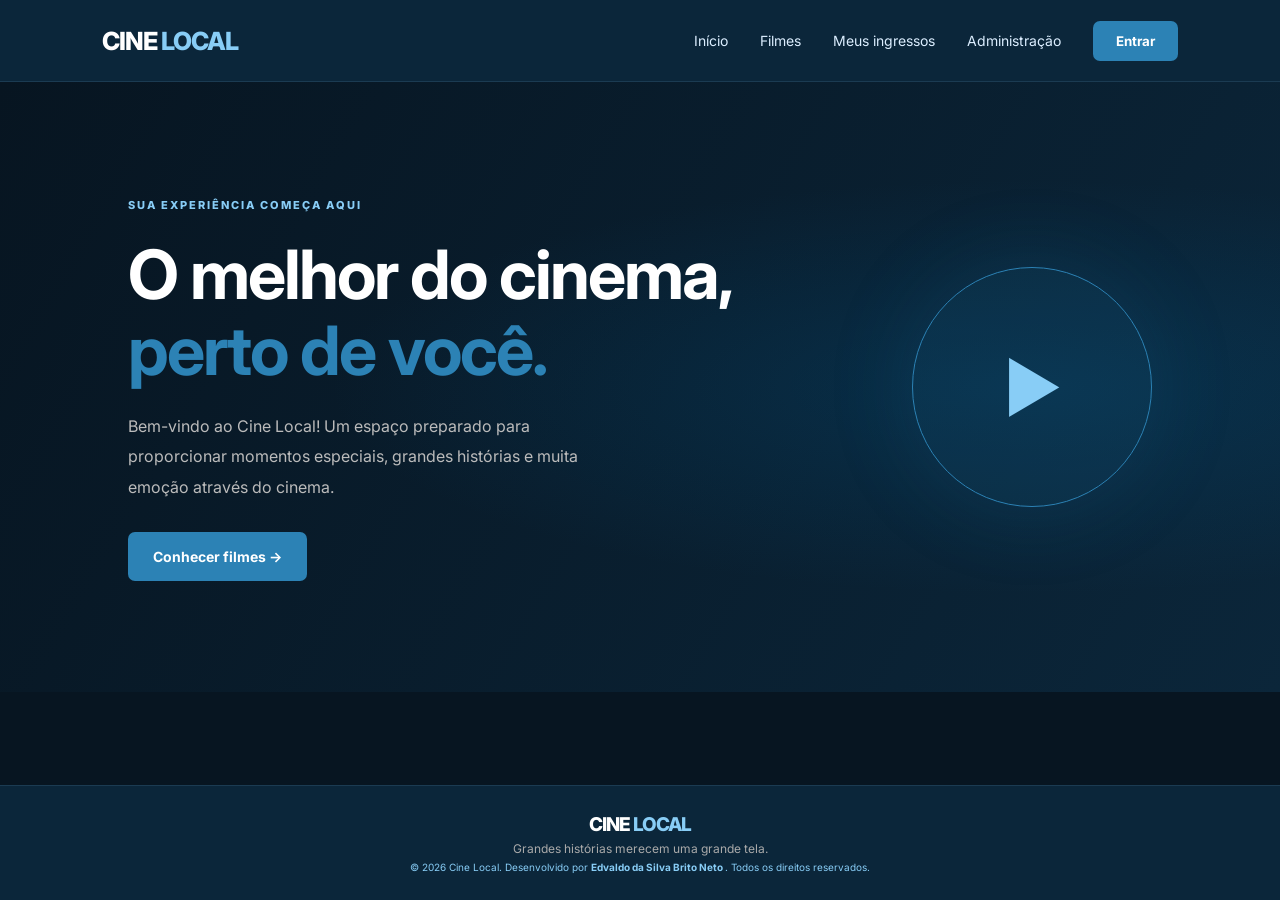
==== index.html @ 4725992c "Primeito commit" ====
<!DOCTYPE html>
<html lang="pt-BR">
 <head>
  <meta charset="utf-8"/>
  <meta content="width=device-width, initial-scale=1.0" name="viewport"/>
  <title>
   Cine Local | Cinema
  </title>
  <link href="style.css" rel="stylesheet"/>
  <link href="https://fonts.googleapis.com" rel="preconnect"/>
  <link crossorigin="" href="https://fonts.gstatic.com" rel="preconnect"/>
  <link href="https://fonts.googleapis.com/css2?family=Inter:wght@400;500;600;700;800&amp;display=swap" rel="stylesheet"/>
 </head>
 <body>
  <header class="header">
   <a class="logo" href="#" onclick="inicio(); return false;">
    CINE
    <span>
     LOCAL
    </span>
   </a>
   <nav>
    <a href="#" onclick="inicio(); return false;">
     In&iacute;cio
    </a>
    <a href="#" onclick="mostrarFilmes(); return false;">
     Filmes
    </a>
    <a href="meus-ingressos.html">
     Meus ingressos
    </a>
    <a href="admin.html">
     Administra&ccedil;&atilde;o
    </a>
    <button class="btn-login" id="btn-conta" onclick="abrirConta()">
     Entrar
    </button>
   </nav>
  </header>
  <main>
   <!-- APRESENTAÇÃO -->
   <section class="hero" id="inicio">
    <div class="hero-content">
     <span class="tag">
      SUA EXPERI&Ecirc;NCIA COME&Ccedil;A AQUI
     </span>
     <h1>
      O melhor do cinema,
      <br/>
      <span>
       perto de voc&ecirc;.
      </span>
     </h1>
     <p>
      Bem-vindo ao Cine Local! Um espa&ccedil;o preparado para
          proporcionar momentos especiais, grandes hist&oacute;rias
          e muita emo&ccedil;&atilde;o atrav&eacute;s do cinema.
     </p>
     <button class="btn-primary" onclick="mostrarFilmes()">
      Conhecer filmes
      <span>
       &rarr;
      </span>
     </button>
    </div>
    <div class="hero-decoration">
     <span>
      ▶
     </span>
    </div>
   </section>
   <!-- CATÁLOGO DE FILMES -->
   <section class="filmes-section hidden" id="filmes">
    <div class="section-heading">
     <div>
      <span class="tag">
       PROGRAMA&Ccedil;&Atilde;O
      </span>
      <h2>
       Filmes em cartaz
      </h2>
      <p>
       Escolha seu pr&oacute;ximo filme favorito.
      </p>
     </div>
    </div>
    <div class="filmes-grid" id="lista-filmes">
    </div>
   </section>
   <!-- DETALHES DO FILME -->
   <section class="detalhes hidden" id="detalhes">
    <button class="btn-voltar" onclick="mostrarFilmes()">
     &larr; Voltar aos filmes
    </button>
    <div id="conteudo-detalhes">
    </div>
   </section>
   <!-- ESCOLHA DAS CADEIRAS -->
   <section class="assentos-section hidden" id="assentos">
    <button class="btn-voltar" onclick="voltarDetalhes()">
     &larr; Voltar ao filme
    </button>
    <div class="section-heading">
     <span class="tag">
      RESERVA DE INGRESSOS
     </span>
     <h2>
      Escolha suas cadeiras
     </h2>
     <p id="informacao-sessao">
     </p>
    </div>
    <div class="sala-container">
     <div class="tela-cinema">
      <span>
       TELA DO CINEMA
      </span>
     </div>
     <p class="orientacao">
      Escolha seus lugares abaixo
     </p>
     <div class="mapa-assentos" id="mapa-assentos">
     </div>
     <div class="legenda">
      <div>
       <span class="legenda-cor disponivel">
       </span>
       Dispon&iacute;vel
      </div>
      <div>
       <span class="legenda-cor selecionada">
       </span>
       Selecionada
      </div>
      <div>
       <span class="legenda-cor ocupada">
       </span>
       Ocupada
      </div>
     </div>
    </div>
    <div class="resumo-compra">
     <h3>
      Resumo da compra
     </h3>
     <div class="resumo-linha">
      <span>
       Filme:
      </span>
      <strong id="resumo-filme">
       -
      </strong>
     </div>
     <div class="resumo-linha">
      <span>
       Sess&atilde;o:
      </span>
      <strong id="resumo-horario">
       -
      </strong>
     </div>
     <div class="resumo-linha">
      <span>
       Cadeiras:
      </span>
      <strong id="resumo-cadeiras">
       Nenhuma selecionada
      </strong>
     </div>
     <div class="resumo-linha">
      <span>
       Quantidade:
      </span>
      <strong id="resumo-quantidade">
       0
      </strong>
     </div>
     <div class="resumo-total">
      <span>
       Valor total:
      </span>
      <strong id="resumo-total">
       R$ 0,00
      </strong>
     </div>
     <button class="btn-primary btn-continuar" disabled="" id="btn-continuar" onclick="continuarCompra()">
      Continuar para pagamento &rarr;
     </button>
    </div>
   </section>
  </main>
  <footer>
   <div class="logo">
    CINE
    <span>
     LOCAL
    </span>
   </div>
   <p>
    Grandes hist&oacute;rias merecem uma grande tela.
   </p>
   <small>
    &copy; 2026 Cine Local. Desenvolvido por
    <strong>
     Edvaldo da Silva Brito Neto
    </strong>
    .
      Todos os direitos reservados.
   </small>
  </footer>
  <script src="script.js">
  </script>
  <script>
   function abrirConta() {
      window.location.href = localStorage.getItem("cineLocalUsuarioLogado")
        ? "meus-ingressos.html"
        : "conta.html";
    }
    const usuarioMenu = JSON.parse(localStorage.getItem("cineLocalUsuarioLogado") || "null");
    const botaoConta = document.getElementById("btn-conta");
    if (usuarioMenu && botaoConta) botaoConta.textContent = "Minha conta";
  </script>
 </body>
</html>
---- style.css ----
:root  {
  --background: #071521;
  --surface: #10283A;
  --blue: #2C82B5;
  --white: #ffffff;
  --muted: #AFC7D8;
}
*  {
  margin: 0;
  padding: 0;
  box-sizing: border-box;
}
html  {
  scroll-behavior: smooth;
}
body  {
  background: var(--background);
  color: var(--white);
  font-family: 'Inter', sans-serif;
  padding-top: 82px;
  padding-bottom: 115px;
  min-height: 100vh;
}
button  {
  font-family: inherit;
  cursor: pointer;
}
.hidden  {
  display: none !important;
}
.header  {
  min-height: 82px;
  padding: 0 8%;
  display: flex;
  justify-content: space-between;
  align-items: center;
  background: #0B263A;
  border-bottom: 1px solid #1B3B52;
  position: fixed;
  top: 0;
  left: 0;
  width: 100%;
  z-index: 1000;
}
.logo  {
  font-size: 25px;
  font-weight: 800;
  letter-spacing: -1px;
  color: white;
  text-decoration: none;
}
.logo span  {
  color: var(--blue);
}
nav  {
  display: flex;
  align-items: center;
  gap: 32px;
}
nav a  {
  text-decoration: none;
  color: #DCEEFF;
  font-size: 14px;
  transition: .3s;
}
nav a:hover  {
  color: var(--blue);
}
.btn-login  {
  background: var(--blue);
  color: white;
  border: 0;
  padding: 12px 23px;
  border-radius: 7px;
  font-weight: 700;
  transition: .3s;
}
.btn-login:hover  {
  background: #015C91;
}
.hero  {
  min-height: 610px;
  padding: 100px 10%;
  display: flex;
  align-items: center;
  justify-content: space-between;
  background: radial-gradient(ellipse at 80% 50%, #063A5B 0%, transparent 45%), linear-gradient(120deg, #071521, #0A2030);
}
.hero-content  {
  max-width: 610px;
}
.tag  {
  color: var(--blue);
  font-size: 11px;
  font-weight: 800;
  letter-spacing: 2px;
}
.hero h1  {
  font-size: clamp(40px, 6vw, 68px);
  line-height: 1.12;
  margin: 23px 0;
  letter-spacing: -2px;
}
.hero h1 span, .checkout-intro h1 span, .success-card h1 span, .empty-checkout h1 span  {
  color: var(--blue);
}
.hero p  {
  color: #bbb;
  font-size: 16px;
  line-height: 1.9;
  max-width: 500px;
}
.btn-primary  {
  display: inline-block;
  background: var(--blue);
  border: 0;
  color: white;
  padding: 16px 25px;
  border-radius: 7px;
  font-size: 14px;
  font-weight: 700;
  margin-top: 30px;
  transition: .3s;
  text-decoration: none;
  text-align: center;
}
.btn-primary:hover:not(:disabled)  {
  background: #015C91;
  transform: translateY(-3px);
}
.btn-primary:disabled  {
  opacity: .4;
  cursor: not-allowed;
}
.hero-decoration  {
  width: 240px;
  height: 240px;
  border: 1px solid #2C82B5;
  border-radius: 50%;
  display: grid;
  place-items: center;
  background: #2C82B515;
  box-shadow: 0 0 90px #2C82B520;
  font-size: 65px;
  color: var(--blue);
}
.filmes-section  {
  padding: 80px 8%;
  min-height: 550px;
}
.section-heading  {
  margin-bottom: 38px;
}
.section-heading h2  {
  font-size: 36px;
  margin: 12px 0;
}
.section-heading p  {
  color: var(--muted);
  margin-top: 10px;
}
.filmes-grid  {
  display: grid;
  grid-template-columns: repeat(3, minmax(0, 1fr));
  gap: 28px;
}
.filme-card  {
  background: var(--surface);
  border-radius: 12px;
  overflow: hidden;
  border: 1px solid #1B3B52;
  transition: .3s;
}
.filme-card:hover  {
  transform: translateY(-7px);
  border-color: #88CDF6;
}
.filme-poster  {
  height: 430px;
  width: 100%;
  overflow: hidden;
  background: #10283A;
}
.filme-poster img  {
  width: 100%;
  height: 100%;
  display: block;
  object-fit: cover;
  object-position: center top;
  transition: transform .4s ease;
}
.filme-card:hover .filme-poster img  {
  transform: scale(1.04);
}
.poster-erro  {
  background: linear-gradient(135deg, #123B56, #071521);
}
.filme-info  {
  padding: 22px;
}
.filme-info h3  {
  font-size: 18px;
}
.filme-info p  {
  color: var(--muted);
  font-size: 13px;
  margin: 10px 0 20px;
}
.btn-detalhes  {
  width: 100%;
  padding: 13px;
  background: transparent;
  color: white;
  border: 1px solid var(--blue);
  border-radius: 6px;
  font-weight: 700;
  transition: .3s;
}
.btn-detalhes:hover  {
  background: var(--blue);
}
.detalhes  {
  padding: 60px 10%;
  min-height: 500px;
}
.btn-voltar  {
  background: transparent;
  color: white;
  border: 0;
  margin-bottom: 30px;
  font-size: 15px;
}
.btn-voltar:hover  {
  color: var(--blue);
}
.detalhes-conteudo  {
  background: var(--surface);
  padding: 35px;
  border-radius: 12px;
}
.detalhes-conteudo h2  {
  font-size: 36px;
  margin: 12px 0 20px;
}
.detalhes-conteudo h3  {
  margin: 25px 0 10px;
}
.detalhes-conteudo p  {
  color: #bbb;
  line-height: 1.8;
  margin-bottom: 15px;
}
.btn-trailer  {
  display: inline-block;
  margin-top: 15px;
  padding: 14px 22px;
  background: var(--blue);
  color: white;
  text-decoration: none;
  border-radius: 6px;
}
.btn-trailer:hover  {
  background: #015C91;
}
.sessoes  {
  display: flex;
  flex-wrap: wrap;
  gap: 12px;
  margin-top: 18px;
}
.btn-sessao  {
  padding: 14px 24px;
  border: 1px solid var(--blue);
  background: transparent;
  color: white;
  border-radius: 7px;
  font-weight: 700;
  transition: .3s;
}
.btn-sessao:hover  {
  background: var(--blue);
}
.assentos-section  {
  padding: 60px 8%;
  min-height: 650px;
}
.assentos-section .section-heading  {
  text-align: center;
  margin-bottom: 35px;
}
.assentos-section .section-heading h2  {
  font-size: 34px;
}
.assentos-section .section-heading p  {
  margin-top: 12px;
}
.sala-container  {
  max-width: 850px;
  margin: auto;
  padding: 35px 25px;
  background: var(--surface);
  border: 1px solid #1B3B52;
  border-radius: 15px;
}
.tela-cinema  {
  max-width: 580px;
  height: 45px;
  margin: 0 auto 15px;
  display: flex;
  justify-content: center;
  align-items: center;
  background: linear-gradient(90deg, transparent, #2C82B5, transparent);
  border-radius: 50% 50% 5px 5px;
  box-shadow: 0 12px 25px #2C82B525;
}
.tela-cinema span  {
  font-size: 12px;
  font-weight: 800;
  letter-spacing: 4px;
}
.orientacao  {
  text-align: center;
  color: var(--muted);
  font-size: 12px;
  margin-bottom: 35px;
}
.mapa-assentos  {
  max-width: 650px;
  margin: auto;
  display: grid;
  grid-template-columns: repeat(10, minmax(0, 1fr));
  gap: 13px 9px;
}
.assento  {
  aspect-ratio: 1 / 1;
  border: none;
  border-radius: 7px 7px 4px 4px;
  background: #286a48;
  color: white;
  font-size: 12px;
  font-weight: 700;
  transition: .2s;
  box-shadow: inset 0 -4px 0 #17442e;
}
.assento:hover:not(:disabled)  {
  transform: translateY(-4px);
  background: #369765;
}
.assento.selecionado  {
  background: var(--blue);
  box-shadow: inset 0 -4px 0 #015C91;
  outline: 2px solid #BCE5FF;
}
.assento.ocupado  {
  background: #555;
  box-shadow: inset 0 -4px 0 #29465C;
  color: #aaa;
  cursor: not-allowed;
  opacity: .7;
}
.legenda  {
  display: flex;
  justify-content: center;
  gap: 25px;
  flex-wrap: wrap;
  margin-top: 35px;
}
.legenda div  {
  display: flex;
  align-items: center;
  gap: 8px;
  font-size: 12px;
  color: #ccc;
}
.legenda-cor  {
  width: 14px;
  height: 14px;
  display: inline-block;
  border-radius: 4px;
}
.legenda-cor.disponivel  {
  background: #286a48;
}
.legenda-cor.selecionada  {
  background: var(--blue);
}
.legenda-cor.ocupada  {
  background: #555;
}
.resumo-compra  {
  max-width: 850px;
  margin: 25px auto 0;
  padding: 28px;
  background: var(--surface);
  border: 1px solid #1B3B52;
  border-radius: 12px;
}
.resumo-compra h3  {
  font-size: 20px;
  margin-bottom: 22px;
}
.resumo-linha  {
  display: flex;
  justify-content: space-between;
  gap: 15px;
  margin: 15px 0;
  color: #bbb;
  font-size: 14px;
}
.resumo-linha strong  {
  color: white;
  text-align: right;
}
.resumo-total  {
  border-top: 1px solid #29465C;
  margin-top: 20px;
  padding-top: 20px;
  display: flex;
  justify-content: space-between;
  align-items: center;
  font-size: 16px;
}
.resumo-total strong  {
  color: #42c77a;
  font-size: 25px;
}
.btn-continuar  {
  width: 100%;
}
footer  {
  position: fixed;
  bottom: 0;
  left: 0;
  width: 100%;
  min-height: 115px;
  z-index: 1000;
  padding: 12px 8%;
  background: #0B263A;
  border-top: 1px solid #1B3B52;
  text-align: center;
  display: flex;
  flex-direction: column;
  align-items: center;
  justify-content: center;
}
footer .logo  {
  font-size: 19px;
}
footer p  {
  color: #aaa;
  margin: 5px 0;
  font-size: 12px;
}
footer small  {
  color: #88CDF6;
  font-size: 10px;
}
footer small strong  {
  color: var(--blue);
  font-weight: 700;
}
/* FINALIZAÇÃO DA COMPRA */
.checkout-body  {
  padding-bottom: 145px;
}
.checkout-main  {
  width: min(1120px, 88%);
  margin: 55px auto 70px;
}
.checkout-intro  {
  margin-bottom: 32px;
}
.checkout-intro h1, .success-card h1, .empty-checkout h1  {
  font-size: clamp(36px, 5vw, 52px);
  letter-spacing: -1.8px;
  margin: 12px 0;
}
.checkout-intro p, .success-message  {
  color: #aaa;
  line-height: 1.7;
}
.checkout-grid  {
  display: grid;
  grid-template-columns: minmax(0, 1.55fr) minmax(280px, .85fr);
  gap: 25px;
  align-items: start;
}
.checkout-form  {
  display: flex;
  flex-direction: column;
  gap: 20px;
}
.checkout-card  {
  background: var(--surface);
  border: 1px solid #1B3B52;
  border-radius: 14px;
  padding: 28px;
}
.checkout-card-heading  {
  display: flex;
  align-items: center;
  gap: 14px;
  margin-bottom: 25px;
}
.checkout-step  {
  width: 35px;
  height: 35px;
  flex: 0 0 35px;
  border-radius: 50%;
  background: #2C82B520;
  color: var(--blue);
  display: grid;
  place-items: center;
  font-weight: 800;
}
.checkout-card-heading h2, .order-summary h2  {
  font-size: 20px;
  margin-bottom: 5px;
}
.checkout-card-heading p  {
  color: #888;
  font-size: 12px;
  line-height: 1.5;
}
.checkout-form label:not(.payment-option):not(.terms-check)  {
  display: block;
  color: #DCEEFF;
  font-size: 13px;
  font-weight: 600;
  margin: 15px 0 8px;
}
.checkout-form input[type="text"], .checkout-form input[type="email"]  {
  width: 100%;
  height: 48px;
  border-radius: 7px;
  border: 1px solid #31536B;
  background: #0A1D2B;
  color: white;
  padding: 0 14px;
  outline: none;
  font: inherit;
  font-size: 13px;
}
.checkout-form input:focus  {
  border-color: var(--blue);
  box-shadow: 0 0 0 3px #2C82B51c;
}
.checkout-fields-two  {
  display: grid;
  grid-template-columns: 1fr 1.2fr;
  gap: 15px;
}
.payment-options  {
  display: grid;
  gap: 12px;
}
.payment-option  {
  display: flex;
  align-items: center;
  gap: 13px;
  padding: 16px;
  border: 1px solid #31536B;
  border-radius: 9px;
  cursor: pointer;
  transition: .2s;
}
.payment-option:has(input:checked)  {
  border-color: var(--blue);
  background: #2C82B50d;
}
.payment-option input  {
  accent-color: var(--blue);
}
.payment-icon  {
  width: 38px;
  height: 38px;
  border-radius: 8px;
  display: grid;
  place-items: center;
  background: #1B3B52;
  color: var(--blue);
  font-size: 22px;
}
.payment-option strong, .payment-option small  {
  display: block;
}
.payment-option strong  {
  font-size: 14px;
}
.payment-option small  {
  color: #888;
  font-size: 11px;
  margin-top: 4px;
}
.payment-check  {
  margin-left: auto;
  color: var(--blue);
  opacity: 0;
  font-weight: 800;
}
.payment-option:has(input:checked) .payment-check  {
  opacity: 1;
}
.simulation-notice  {
  background: #172F40;
  border: 1px solid #315B78;
  color: #BCE5FF;
  border-radius: 8px;
  padding: 13px;
  font-size: 12px;
  line-height: 1.6;
  margin-top: 17px;
}
.simulation-notice strong  {
  color: #BCE5FF;
}
.terms-check  {
  display: flex;
  align-items: flex-start;
  gap: 10px;
  color: #aaa;
  font-size: 12px;
  line-height: 1.6;
  cursor: pointer;
}
.terms-check input  {
  margin-top: 3px;
  accent-color: var(--blue);
}
.checkout-submit  {
  width: 100%;
  margin-top: 0;
  font: inherit;
  font-size: 14px;
}
.checkout-back  {
  display: block;
  text-align: center;
  color: #999;
  font-size: 12px;
  text-decoration: none;
  margin-top: -5px;
}
.checkout-back:hover  {
  color: white;
}
.order-summary  {
  position: sticky;
  top: 105px;
}
.order-summary h2  {
  margin: 12px 0 22px;
}
.order-film  {
  display: flex;
  align-items: center;
  gap: 13px;
  padding: 16px 0 20px;
  border-bottom: 1px solid #29465C;
  margin-bottom: 15px;
}
.order-film-icon  {
  width: 45px;
  height: 55px;
  display: grid;
  place-items: center;
  border-radius: 6px;
  background: linear-gradient(145deg, #015C91, #10283A);
  color: var(--blue);
}
.order-film strong, .order-film small  {
  display: block;
}
.order-film strong  {
  font-size: 14px;
  line-height: 1.4;
}
.order-film small  {
  color: #888;
  margin-top: 5px;
  font-size: 11px;
}
.order-line  {
  display: flex;
  justify-content: space-between;
  gap: 12px;
  margin: 16px 0;
  color: #999;
  font-size: 12px;
}
.order-line strong  {
  color: #eee;
  text-align: right;
}
.order-total  {
  border-top: 1px solid #29465C;
  padding-top: 20px;
  margin-top: 22px;
  display: flex;
  justify-content: space-between;
  align-items: center;
}
.order-total span  {
  color: #DCEEFF;
  font-weight: 600;
}
.order-total strong  {
  color: #42c77a;
  font-size: 25px;
}
.order-footnote  {
  color: #88CDF6;
  font-size: 10px;
  line-height: 1.6;
  margin-top: 20px;
}
.success-card  {
  max-width: 720px;
  margin: 0 auto;
  text-align: center;
}
.success-symbol  {
  width: 65px;
  height: 65px;
  border-radius: 50%;
  background: #1d5839;
  color: #73e5a5;
  display: grid;
  place-items: center;
  font-size: 34px;
  font-weight: 800;
  margin: 0 auto 25px;
}
.digital-ticket  {
  text-align: left;
  margin: 35px auto 20px;
  background: #10283A;
  border: 1px solid #29465C;
  border-radius: 14px;
  overflow: hidden;
}
.ticket-top  {
  padding: 25px;
  display: flex;
  justify-content: space-between;
  align-items: flex-start;
  gap: 15px;
}
.ticket-label  {
  color: var(--blue);
  font-size: 10px;
  font-weight: 800;
  letter-spacing: 2px;
}
.ticket-top h2  {
  font-size: 23px;
  margin: 12px 0 7px;
}
.ticket-top p  {
  color: #aaa;
  font-size: 13px;
}
.ticket-status  {
  color: #73e5a5;
  border: 1px solid #286a48;
  border-radius: 30px;
  padding: 7px 10px;
  font-size: 9px;
  font-weight: 800;
  letter-spacing: 1px;
}
.ticket-divider  {
  border-top: 1px dashed #555;
}
.ticket-details  {
  padding: 22px 25px;
  display: grid;
  grid-template-columns: 1fr 1fr;
  gap: 22px;
}
.ticket-details small, .ticket-details strong  {
  display: block;
}
.ticket-details small  {
  color: #88CDF6;
  font-size: 9px;
  letter-spacing: 1px;
  margin-bottom: 7px;
}
.ticket-details strong  {
  color: #eee;
  font-size: 13px;
  overflow-wrap: anywhere;
}
.ticket-code-area  {
  text-align: center;
  border-top: 1px solid #29465C;
  padding: 22px;
}
.ticket-code  {
  display: inline-block;
  color: white;
  background: #071521;
  border: 1px dashed #88CDF6;
  border-radius: 7px;
  padding: 13px 24px;
  font-size: 23px;
  font-weight: 800;
  letter-spacing: 3px;
  margin-bottom: 10px;
}
.ticket-code-area small  {
  display: block;
  color: #888;
  font-size: 9px;
  letter-spacing: 1px;
}
.demo-warning  {
  color: #BCE5FF;
  background: #172F40;
  border: 1px solid #315B78;
  border-radius: 8px;
  padding: 13px;
  font-size: 11px;
  line-height: 1.6;
}
.success-home  {
  min-width: 220px;
}
.empty-checkout  {
  max-width: 650px;
  margin: 60px auto;
  text-align: center;
}
.empty-checkout p  {
  color: #aaa;
  line-height: 1.7;
  margin-top: 12px;
}
@media (max-width: 750px)  {
  body  {
    padding-top: 125px;
    padding-bottom: 110px;
  }
  .header  {
    min-height: 125px;
    padding: 15px 5%;
    flex-direction: column;
    justify-content: center;
    gap: 15px;
  }
  nav  {
    gap: 14px;
    flex-wrap: wrap;
    justify-content: center;
  }
  nav a  {
    font-size: 12px;
  }
  .btn-login  {
    padding: 9px 15px;
    font-size: 12px;
  }
  .hero  {
    padding: 75px 7%;
    min-height: 500px;
  }
  .hero-decoration  {
    display: none;
  }
  .hero h1  {
    font-size: 43px;
  }
  .filmes-section  {
    padding: 55px 6%;
  }
  .filmes-grid  {
    grid-template-columns: 1fr;
  }
  .filme-poster  {
    height: 450px;
  }
  .detalhes  {
    padding: 35px 6%;
  }
  .detalhes-conteudo  {
    padding: 25px;
  }
  .detalhes-conteudo h2  {
    font-size: 27px;
  }
  .assentos-section  {
    padding: 35px 4%;
  }
  .sala-container  {
    padding: 25px 10px;
  }
  .mapa-assentos  {
    gap: 9px 5px;
  }
  .assento  {
    font-size: 10px;
    border-radius: 5px;
  }
  .legenda  {
    gap: 13px;
  }
  .legenda div  {
    font-size: 10px;
  }
  .resumo-compra  {
    padding: 20px;
  }
  .resumo-linha  {
    font-size: 12px;
  }
  footer  {
    min-height: 110px;
    padding: 10px 4%;
  }
  footer p  {
    font-size: 10px;
  }
  footer small  {
    font-size: 9px;
  }
  .checkout-body  {
    padding-bottom: 125px;
  }
  .checkout-main  {
    width: 90%;
    margin: 35px auto 45px;
  }
  .checkout-grid  {
    grid-template-columns: 1fr;
  }
  .order-summary  {
    position: static;
    grid-row: 1;
  }
  .checkout-card  {
    padding: 21px;
  }
  .checkout-fields-two  {
    grid-template-columns: 1fr;
    gap: 0;
  }
  .ticket-top  {
    flex-direction: column;
  }
  .ticket-details  {
    gap: 18px 12px;
    padding: 20px;
  }
  .ticket-top h2  {
    font-size: 20px;
  }
}
/* CONTA DO CLIENTE E HISTÓRICO DE INGRESSOS */
.account-main  {
  max-width: 760px;
}
.account-card  {
  max-width: 620px;
  margin: 0 auto;
}
.account-tabs  {
  display: grid;
  grid-template-columns: 1fr 1fr;
  gap: 8px;
  padding: 5px;
  background: #0A1D2B;
  border-radius: 9px;
  margin-bottom: 28px;
}
.account-tab  {
  border: 0;
  border-radius: 7px;
  padding: 13px;
  color: #aaa;
  background: transparent;
  font-weight: 700;
}
.account-tab.active  {
  color: white;
  background: #2C82B5;
}
.account-form h2  {
  font-size: 23px;
  margin-bottom: 8px;
}
.account-form > p  {
  color: #999;
  font-size: 13px;
  margin-bottom: 20px;
  line-height: 1.6;
}
.account-form label  {
  display: block;
  color: #DCEEFF;
  font-size: 13px;
  font-weight: 600;
  margin: 15px 0 8px;
}
.account-form input  {
  width: 100%;
  height: 48px;
  border-radius: 7px;
  border: 1px solid #31536B;
  background: #0A1D2B;
  color: white;
  padding: 0 14px;
  outline: none;
  font: inherit;
  font-size: 13px;
}
.account-form input:focus  {
  border-color: var(--blue);
  box-shadow: 0 0 0 3px #2C82B51c;
}
.account-submit  {
  width: 100%;
  margin-top: 25px;
}
.account-message  {
  min-height: 20px;
  margin-top: 15px;
  font-size: 13px;
  line-height: 1.5;
}
.account-message.error  {
  color: #ff7b86;
}
.account-message.success  {
  color: #73e5a5;
}
.account-notice  {
  margin-top: 15px;
  padding: 12px;
  border: 1px solid #315B78;
  border-radius: 8px;
  color: #BCE5FF;
  background: #172F40;
  font-size: 11px;
  line-height: 1.6;
}
.tickets-list  {
  display: grid;
  gap: 20px;
}
.tickets-empty  {
  text-align: center;
  padding: 45px 25px;
}
.tickets-empty h2  {
  font-size: 23px;
  margin-bottom: 10px;
}
.tickets-empty p  {
  color: #aaa;
  line-height: 1.6;
}
.ticket-history-card  {
  padding: 25px;
}
.ticket-history-top  {
  display: flex;
  justify-content: space-between;
  align-items: flex-start;
  gap: 15px;
  margin-bottom: 25px;
}
.ticket-history-top h2  {
  font-size: 22px;
  margin-top: 9px;
}
.ticket-history-details  {
  display: grid;
  grid-template-columns: repeat(3, 1fr);
  gap: 20px;
  padding: 20px 0;
  border-top: 1px solid #29465C;
  border-bottom: 1px solid #29465C;
}
.ticket-history-details small, .ticket-history-details strong  {
  display: block;
}
.ticket-history-details small  {
  color: #88CDF6;
  font-size: 9px;
  letter-spacing: 1px;
  margin-bottom: 7px;
}
.ticket-history-details strong  {
  color: #eee;
  font-size: 13px;
  overflow-wrap: anywhere;
}
.ticket-history-date  {
  color: #888;
  font-size: 11px;
  margin: 15px 0;
}
.checkout-form input[readonly]  {
  opacity: .8;
  cursor: not-allowed;
}
@media (max-width: 750px)  {
  .ticket-history-top  {
    flex-direction: column;
  }
  .ticket-history-details  {
    grid-template-columns: 1fr 1fr;
    gap: 17px;
  }
}
/* Ajustes finais da identidade visual azul do Cine Local. */
.header, footer  {
  background: #0B263A;
  border-color: #1B3B52;
}
.hero  {
  background: radial-gradient(ellipse at 80% 50%, #015C9140 0%, transparent 48%), linear-gradient(120deg, #071521, #0B263A);
}
.hero-decoration  {
  border-color: #2C82B5;
  background: #2C82B515;
  box-shadow: 0 0 90px #2C82B525;
  color: #88CDF6;
}
.tag, .logo span, footer small strong  {
  color: #88CDF6;
}
.btn-primary, .btn-login, .btn-trailer  {
  background: #2C82B5;
}
.btn-primary:hover:not(:disabled), .btn-login:hover, .btn-trailer:hover, .btn-sessao:hover, .btn-detalhes:hover  {
  background: #015C91;
}
.btn-detalhes, .btn-sessao  {
  border-color: #2C82B5;
}
.filme-card:hover  {
  border-color: #88CDF6;
}
.tela-cinema  {
  background: linear-gradient(90deg, transparent, #88CDF6, transparent);
  box-shadow: 0 12px 25px #2C82B525;
}
.assento.selecionado  {
  background: #2C82B5;
  box-shadow: inset 0 -4px 0 #015C91;
  outline-color: #BCE5FF;
}
.checkout-step  {
  background: #2C82B520;
  color: #88CDF6;
}
.checkout-form input:focus, .account-form input:focus  {
  border-color: #88CDF6;
  box-shadow: 0 0 0 3px #2C82B51c;
}
.payment-option:has(input:checked)  {
  border-color: #2C82B5;
  background: #2C82B50d;
}
.payment-option input, .terms-check input  {
  accent-color: #2C82B5;
}
.payment-icon, .payment-check, .ticket-label  {
  color: #88CDF6;
}
.account-tab.active  {
  background: #2C82B5;
}
.programacao-filme  {
  margin-top: 28px;
  padding: 24px;
  max-width: 560px;
  border: 1px solid #31536B;
  border-radius: 14px;
  background: #0B263A;
}
.programacao-filme h3  {
  margin: 0 0 10px;
}
.programacao-filme > p  {
  color: var(--muted);
}
.programacao-filme label  {
  display: block;
  margin: 16px 0 8px;
  font-weight: 700;
}
.programacao-filme input[type="date"]  {
  width: 100%;
  max-width: 320px;
  min-height: 48px;
  padding: 10px 12px;
  border: 1px solid #31536B;
  border-radius: 8px;
  background: #071521;
  color: white;
  color-scheme: dark;
  font: inherit;
}
.programacao-filme input[type="date"]:focus-visible  {
  outline: 2px solid #88CDF6;
  outline-offset: 3px;
}
.aviso-data-sessao  {
  min-height: 22px;
  margin: 12px 0 !important;
  font-size: .92rem;
}
.btn-sessao:disabled  {
  opacity: .48;
  cursor: not-allowed;
}
@media (max-width: 600px)  {
  .programacao-filme  {
    padding: 18px;
  }
  .programacao-filme input[type="date"]  {
    max-width: 100%;
  }
}
/* PAINEL ADMINISTRATIVO */
.admin-body  {
  padding-top: 90px;
  padding-bottom: 50px;
}
.admin-header  {
  min-height: 76px;
}
.admin-main  {
  width: min(1180px, 92%);
  margin: 45px auto 70px;
}
.admin-login-card  {
  max-width: 480px;
  margin: 55px auto;
  padding: 38px;
  background: var(--surface);
  border: 1px solid #29465C;
  border-radius: 16px;
  box-shadow: 0 18px 55px #0003;
}
.admin-login-card h1,.admin-welcome h1  {
  margin: 12px 0 8px;
  font-size: clamp(27px,4vw,38px);
}
.admin-login-card > p,.admin-welcome p,.admin-panel > p  {
  color: #AFC7D8;
  line-height: 1.6;
}
.admin-form label,.admin-form-grid label  {
  display:block;
  color:#DCEEFF;
  font-size:13px;
  font-weight:600;
  margin:16px 0 8px;
}
.admin-form input,.admin-form-grid input,.admin-form-grid textarea,.admin-schedule-row input  {
  width:100%;
  min-height:45px;
  padding:10px 12px;
  margin-top:7px;
  border:1px solid #31536B;
  border-radius:7px;
  background:#071521;
  color:white;
  font:inherit;
}
.admin-form .btn-primary  {
  width:100%;
  margin-top:12px;
}
.admin-demo-note  {
  margin-top:22px;
  padding:14px;
  border-radius:8px;
  background:#172F40;
  border:1px solid #315B78;
  color:#BCE5FF;
  font-size:12px;
  line-height:1.7;
}
.admin-message  {
  min-height:20px;
  color:#73e5a5;
  font-size:13px;
  margin:10px 0;
}
.admin-message.error {
  color:#ff7b86
}
.admin-welcome  {
  display:flex;
  justify-content:space-between;
  align-items:center;
  gap:20px;
  margin-bottom:28px;
}
.admin-live  {
  color:#73e5a5;
  font-size:12px;
  white-space:nowrap;
}
.admin-tabs  {
  display:flex;
  flex-wrap:wrap;
  gap:8px;
  border-bottom:1px solid #29465C;
  margin-bottom:25px;
  padding-bottom:12px;
}
.admin-tabs button,.admin-secondary,.admin-danger  {
  border:1px solid #31536B;
  border-radius:7px;
  padding:10px 14px;
  background:#10283A;
  color:#DCEEFF;
  font:inherit;
  font-size:12px;
  font-weight:700;
  cursor:pointer;
}
.admin-tabs button.active  {
  background:#2C82B5;
  border-color:#2C82B5;
  color:white;
}
.admin-tab-content  {
  display:block;
}
.admin-stats  {
  display:grid;
  grid-template-columns:repeat(4,1fr);
  gap:15px;
  margin-bottom:22px;
}
.admin-stat,.admin-panel,.admin-report-card  {
  background:#10283A;
  border:1px solid #29465C;
  border-radius:12px;
  padding:22px;
}
.admin-stat span,.admin-stat small,.admin-report-card span  {
  display:block;
  color:#AFC7D8;
  font-size:12px;
}
.admin-stat strong,.admin-report-card strong  {
  display:block;
  color:white;
  font-size:27px;
  margin:12px 0 5px;
}
.admin-stat small  {
  color:#88CDF6;
  font-size:10px;
}
.admin-panel  {
  margin-bottom:22px;
  overflow:hidden;
}
.admin-panel h2  {
  font-size:21px;
  margin:0 0 8px;
}
.admin-panel-heading  {
  display:flex;
  align-items:center;
  justify-content:space-between;
  gap:15px;
  margin-bottom:20px;
}
.admin-panel-heading p  {
  color:#AFC7D8;
  font-size:12px;
  margin-top:5px;
}
.admin-add  {
  padding:11px 16px;
  white-space:nowrap;
}
.admin-edit-form  {
  background:#0B263A;
  border:1px solid #31536B;
  border-radius:10px;
  padding:22px;
  margin-bottom:22px;
}
.admin-edit-form h3  {
  margin-bottom:10px;
}
.admin-form-grid  {
  display:grid;
  grid-template-columns:1fr 1fr;
  gap:0 16px;
}
.admin-full  {
  grid-column:1/-1;
}
.admin-form-grid textarea  {
  resize:vertical;
}
.admin-form-actions  {
  display:flex;
  gap:10px;
  margin-top:18px;
}
.admin-movie-list  {
  display:grid;
  gap:10px;
}
.admin-movie-row  {
  display:flex;
  align-items:center;
  gap:15px;
  padding:13px;
  border:1px solid #29465C;
  border-radius:9px;
}
.admin-poster  {
  width:48px;
  height:64px;
  flex:0 0 48px;
  display:grid;
  place-items:center;
  border-radius:5px;
  background:#071521;
  overflow:hidden;
  color:#88CDF6;
}
.admin-poster img  {
  width:100%;
  height:100%;
  object-fit:cover;
}
.admin-movie-info  {
  flex:1;
  min-width:0;
}
.admin-movie-info strong,.admin-movie-info small  {
  display:block;
}
.admin-movie-info small  {
  color:#AFC7D8;
  font-size:11px;
  margin-top:5px;
}
.admin-row-actions  {
  display:flex;
  gap:7px;
}
.admin-danger  {
  color:#ff9ba3;
  border-color:#7d3d49;
}
.admin-schedule-list  {
  display:grid;
  grid-template-columns:1fr 1fr;
  gap:12px;
  margin:20px 0;
}
.admin-schedule-row  {
  display:flex;
  align-items:center;
  justify-content:space-between;
  gap:15px;
  padding:14px;
  border:1px solid #29465C;
  border-radius:9px;
  color:#DCEEFF;
}
.admin-schedule-row span  {
  min-width:0;
}
.admin-schedule-row strong,.admin-schedule-row small  {
  display:block;
}
.admin-schedule-row small  {
  color:#88CDF6;
  font-size:10px;
  margin-top:5px;
}
.admin-schedule-row input  {
  max-width:125px;
  margin:0;
}
.admin-table-wrap  {
  overflow-x:auto;
}
.admin-table  {
  width:100%;
  border-collapse:collapse;
  min-width:760px;
  font-size:12px;
}
.admin-table th,.admin-table td  {
  text-align:left;
  padding:13px 10px;
  border-bottom:1px solid #29465C;
}
.admin-table th  {
  color:#88CDF6;
  font-size:10px;
  text-transform:uppercase;
  letter-spacing:.5px;
}
.admin-table td  {
  color:#DCEEFF;
}
.admin-status  {
  color:#73e5a5;
}
.admin-empty  {
  color:#AFC7D8;
  text-align:center;
  padding:28px 12px;
  font-size:13px;
}
.admin-report-grid  {
  display:grid;
  grid-template-columns:repeat(4,1fr);
  gap:12px;
  margin-top:22px;
}
.admin-report-card strong  {
  font-size:22px;
}
.admin-report-heading  {
  margin-top:32px;
  margin-bottom:12px;
}
.admin-bar-row  {
  margin:18px 0;
}
.admin-bar-row>div:first-child  {
  display:flex;
  justify-content:space-between;
  gap:12px;
  font-size:12px;
}
.admin-bar-row span  {
  color:#AFC7D8;
}
.admin-bar-track  {
  height:9px;
  background:#071521;
  border-radius:10px;
  overflow:hidden;
  margin-top:9px;
}
.admin-bar-track i  {
  display:block;
  height:100%;
  background:#2C82B5;
  border-radius:10px;
}
.admin-footnote  {
  color:#7894A8;
  font-size:11px;
  line-height:1.6;
  margin-top:20px;
}
@media(max-width:800px) {
  .admin-stats,.admin-report-grid {
    grid-template-columns:1fr 1fr
  }
  .admin-schedule-list {
    grid-template-columns:1fr
  }
  .admin-main {
    margin-top:25px
  }
  .admin-welcome {
    align-items:flex-start;
    flex-direction:column
  }
}
@media(max-width:560px) {
  .admin-login-card {
    padding:25px 20px
  }
  .admin-stats,.admin-report-grid {
    grid-template-columns:1fr 1fr
  }
  .admin-stat {
    padding:16px
  }
  .admin-stat strong {
    font-size:22px
  }
  .admin-panel {
    padding:16px
  }
  .admin-panel-heading {
    align-items:flex-start;
    flex-direction:column
  }
  .admin-form-grid {
    grid-template-columns:1fr
  }
  .admin-full {
    grid-column:auto
  }
  .admin-movie-row {
    align-items:flex-start;
    flex-wrap:wrap
  }
  .admin-row-actions {
    width:100%;
    padding-left:63px
  }
  .admin-tabs {
    gap:6px
  }
  .admin-tabs button {
    padding:9px 10px;
    font-size:11px
  }
}
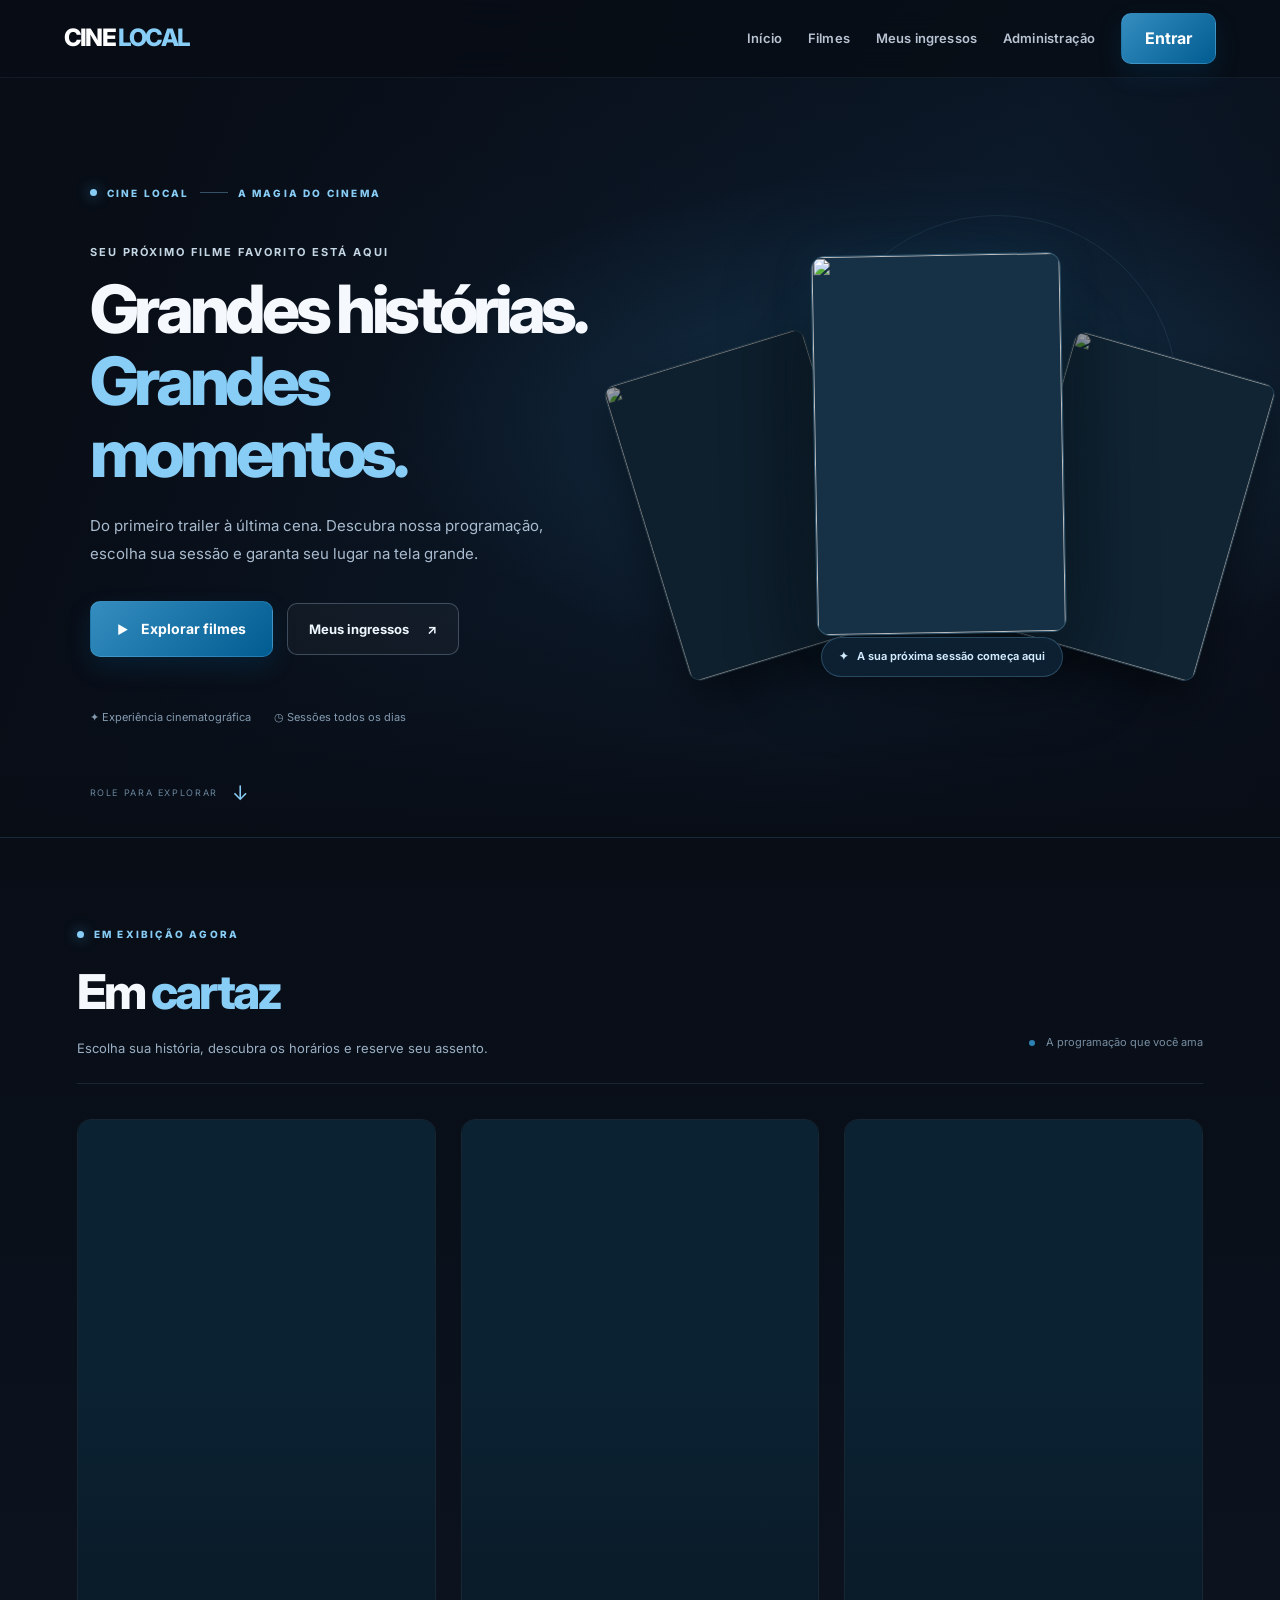
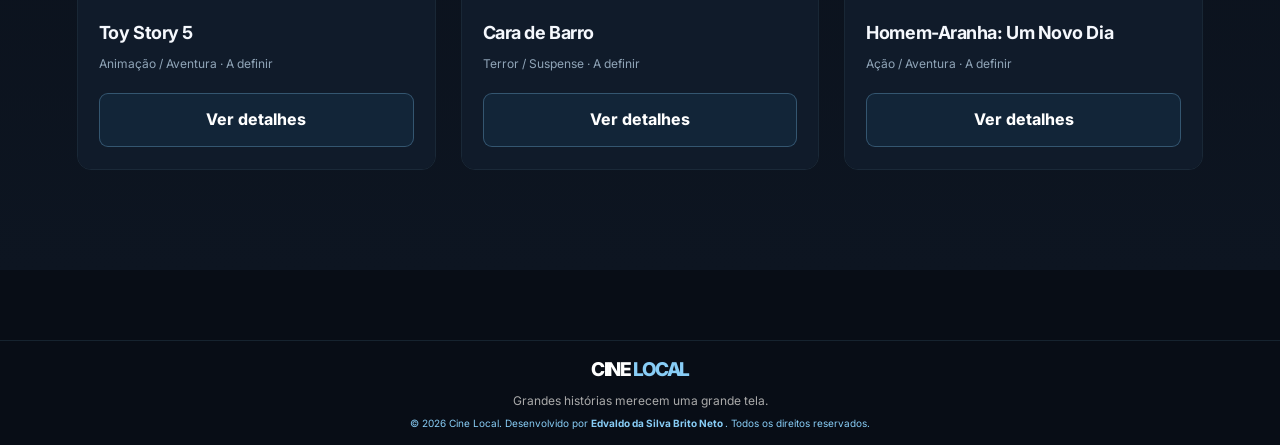
==== commit 0d1aa556: "Atualização 1.3" ====
--- a/index.html
+++ b/index.html
@@ -1,224 +1,198 @@
 <!DOCTYPE html>
+
 <html lang="pt-BR">
- <head>
-  <meta charset="utf-8"/>
-  <meta content="width=device-width, initial-scale=1.0" name="viewport"/>
-  <title>
+<head>
+<meta charset="utf-8"/>
+<meta content="width=device-width, initial-scale=1.0" name="viewport"/>
+<title>
    Cine Local | Cinema
   </title>
-  <link href="style.css" rel="stylesheet"/>
-  <link href="https://fonts.googleapis.com" rel="preconnect"/>
-  <link crossorigin="" href="https://fonts.gstatic.com" rel="preconnect"/>
-  <link href="https://fonts.googleapis.com/css2?family=Inter:wght@400;500;600;700;800&amp;display=swap" rel="stylesheet"/>
- </head>
- <body>
-  <header class="header">
-   <a class="logo" href="#" onclick="inicio(); return false;">
+<link href="style.css" rel="stylesheet"/>
+<link href="https://fonts.googleapis.com" rel="preconnect"/>
+<link crossorigin="" href="https://fonts.gstatic.com" rel="preconnect"/>
+<link href="https://fonts.googleapis.com/css2?family=Inter:wght@400;500;600;700;800&amp;display=swap" rel="stylesheet"/>
+<meta content="#071521" name="theme-color"/>
+</head>
+<body>
+<header class="header">
+<a class="logo" href="#" onclick="inicio(); return false;">
     CINE
     <span>
      LOCAL
     </span>
-   </a>
-   <nav>
-    <a href="#" onclick="inicio(); return false;">
-     In&iacute;cio
+</a>
+<nav>
+<a href="#" onclick="inicio(); return false;">
+     Início
     </a>
-    <a href="#" onclick="mostrarFilmes(); return false;">
+<a href="#" onclick="mostrarFilmes(); return false;">
      Filmes
     </a>
-    <a href="meus-ingressos.html">
+<a href="meus-ingressos.html">
      Meus ingressos
     </a>
-    <a href="admin.html">
-     Administra&ccedil;&atilde;o
+<a href="admin.html">
+     Administração
     </a>
-    <button class="btn-login" id="btn-conta" onclick="abrirConta()">
+<button class="btn-login" id="btn-conta" onclick="abrirConta()">
      Entrar
     </button>
-   </nav>
-  </header>
-  <main>
-   <!-- APRESENTAÇÃO -->
-   <section class="hero" id="inicio">
-    <div class="hero-content">
-     <span class="tag">
-      SUA EXPERI&Ecirc;NCIA COME&Ccedil;A AQUI
-     </span>
-     <h1>
-      O melhor do cinema,
-      <br/>
-      <span>
-       perto de voc&ecirc;.
-      </span>
-     </h1>
-     <p>
-      Bem-vindo ao Cine Local! Um espa&ccedil;o preparado para
-          proporcionar momentos especiais, grandes hist&oacute;rias
-          e muita emo&ccedil;&atilde;o atrav&eacute;s do cinema.
-     </p>
-     <button class="btn-primary" onclick="mostrarFilmes()">
-      Conhecer filmes
-      <span>
-       &rarr;
-      </span>
-     </button>
-    </div>
-    <div class="hero-decoration">
-     <span>
-      ▶
-     </span>
-    </div>
-   </section>
-   <!-- CATÁLOGO DE FILMES -->
-   <section class="filmes-section hidden" id="filmes">
-    <div class="section-heading">
-     <div>
-      <span class="tag">
-       PROGRAMA&Ccedil;&Atilde;O
-      </span>
-      <h2>
-       Filmes em cartaz
-      </h2>
-      <p>
-       Escolha seu pr&oacute;ximo filme favorito.
-      </p>
-     </div>
-    </div>
-    <div class="filmes-grid" id="lista-filmes">
-    </div>
-   </section>
-   <!-- DETALHES DO FILME -->
-   <section class="detalhes hidden" id="detalhes">
-    <button class="btn-voltar" onclick="mostrarFilmes()">
-     &larr; Voltar aos filmes
+</nav>
+</header>
+<main>
+<!-- APRESENTAÇÃO -->
+<section class="hero" id="inicio">
+<div aria-hidden="true" class="hero-backdrop"></div>
+<div class="hero-content">
+<div class="eyebrow"><span class="live-dot"></span> CINE LOCAL <span class="eyebrow-divider"></span> A MAGIA DO CINEMA</div>
+<span class="hero-kicker">SEU PRÓXIMO FILME FAVORITO ESTÁ AQUI</span>
+<h1>Grandes histórias.<br/><span>Grandes momentos.</span></h1>
+<p>Do primeiro trailer à última cena. Descubra nossa programação, escolha sua sessão e garanta seu lugar na tela grande.</p>
+<div class="hero-actions">
+<button class="btn-primary hero-cta" onclick="mostrarFilmes()" type="button"><span aria-hidden="true">▶</span> Explorar filmes</button>
+<a class="btn-ghost" href="meus-ingressos.html">Meus ingressos <span aria-hidden="true">↗</span></a>
+</div>
+<div class="hero-info"><span>✦ Experiência cinematográfica</span><span>◷ Sessões todos os dias</span></div>
+</div>
+<div aria-hidden="true" class="featured-display">
+<div class="feature-halo"></div>
+<div class="featured-poster poster-side poster-left"><img alt="" src="https://www.impawards.com/2026/posters/clayface_xlg.jpg"/></div>
+<div class="featured-poster poster-main"><img alt="" src="https://www.sonypictures.com.br/sites/brazil/files/2026-09/SMBND_BRA_1400%20X%202100%20%28Vertical%29.jpg"/></div>
+<div class="featured-poster poster-side poster-right"><img alt="" src="https://lumiere-a.akamaihd.net/v1/images/g_movies_toystory5_payoff_poster_bb9dcbe9.jpeg?region=0%2C0%2C1300%2C730"/></div>
+<div class="floating-ticket">✦   A sua próxima sessão começa aqui</div>
+</div>
+<div aria-hidden="true" class="hero-scroll">ROLE PARA EXPLORAR <span>↓</span></div>
+</section>
+<!-- CATÁLOGO DE FILMES -->
+<section class="filmes-section" id="filmes">
+<div class="section-heading"><div><div class="eyebrow section-eyebrow"><span class="live-dot"></span> EM EXIBIÇÃO AGORA</div><h2>Em <span>cartaz</span></h2><p>Escolha sua história, descubra os horários e reserve seu assento.</p></div><div aria-hidden="true" class="section-decoration"><span class="section-decoration-dot"></span> A programação que você ama</div></div>
+<div class="filmes-grid" id="lista-filmes">
+</div>
+</section>
+<!-- DETALHES DO FILME -->
+<section class="detalhes hidden" id="detalhes">
+<button class="btn-voltar" onclick="mostrarFilmes()">
+     ← Voltar aos filmes
     </button>
-    <div id="conteudo-detalhes">
-    </div>
-   </section>
-   <!-- ESCOLHA DAS CADEIRAS -->
-   <section class="assentos-section hidden" id="assentos">
-    <button class="btn-voltar" onclick="voltarDetalhes()">
-     &larr; Voltar ao filme
+<div id="conteudo-detalhes">
+</div>
+</section>
+<!-- ESCOLHA DAS CADEIRAS -->
+<section class="assentos-section hidden" id="assentos">
+<button class="btn-voltar" onclick="voltarDetalhes()">
+     ← Voltar ao filme
     </button>
-    <div class="section-heading">
-     <span class="tag">
+<div class="section-heading">
+<span class="tag">
       RESERVA DE INGRESSOS
      </span>
-     <h2>
+<h2>
       Escolha suas cadeiras
      </h2>
-     <p id="informacao-sessao">
-     </p>
-    </div>
-    <div class="sala-container">
-     <div class="tela-cinema">
-      <span>
+<p id="informacao-sessao">
+</p>
+</div>
+<div class="sala-container">
+<div class="tela-cinema">
+<span>
        TELA DO CINEMA
       </span>
-     </div>
-     <p class="orientacao">
+</div>
+<p class="orientacao">
       Escolha seus lugares abaixo
      </p>
-     <div class="mapa-assentos" id="mapa-assentos">
-     </div>
-     <div class="legenda">
-      <div>
-       <span class="legenda-cor disponivel">
-       </span>
-       Dispon&iacute;vel
+<div class="mapa-assentos" id="mapa-assentos">
+</div>
+<div class="legenda">
+<div>
+<span class="legenda-cor disponivel">
+</span>
+       Disponível
       </div>
-      <div>
-       <span class="legenda-cor selecionada">
-       </span>
+<div>
+<span class="legenda-cor selecionada">
+</span>
        Selecionada
       </div>
-      <div>
-       <span class="legenda-cor ocupada">
-       </span>
+<div>
+<span class="legenda-cor ocupada">
+</span>
        Ocupada
       </div>
-     </div>
-    </div>
-    <div class="resumo-compra">
-     <h3>
+</div>
+</div>
+<div class="resumo-compra">
+<h3>
       Resumo da compra
      </h3>
-     <div class="resumo-linha">
-      <span>
+<div class="resumo-linha">
+<span>
        Filme:
       </span>
-      <strong id="resumo-filme">
+<strong id="resumo-filme">
        -
       </strong>
-     </div>
-     <div class="resumo-linha">
-      <span>
-       Sess&atilde;o:
+</div>
+<div class="resumo-linha">
+<span>
+       Sessão:
       </span>
-      <strong id="resumo-horario">
+<strong id="resumo-horario">
        -
       </strong>
-     </div>
-     <div class="resumo-linha">
-      <span>
+</div>
+<div class="resumo-linha">
+<span>
        Cadeiras:
       </span>
-      <strong id="resumo-cadeiras">
+<strong id="resumo-cadeiras">
        Nenhuma selecionada
       </strong>
-     </div>
-     <div class="resumo-linha">
-      <span>
+</div>
+<div class="resumo-linha">
+<span>
        Quantidade:
       </span>
-      <strong id="resumo-quantidade">
+<strong id="resumo-quantidade">
        0
       </strong>
-     </div>
-     <div class="resumo-total">
-      <span>
+</div>
+<div class="resumo-total">
+<span>
        Valor total:
       </span>
-      <strong id="resumo-total">
+<strong id="resumo-total">
        R$ 0,00
       </strong>
-     </div>
-     <button class="btn-primary btn-continuar" disabled="" id="btn-continuar" onclick="continuarCompra()">
-      Continuar para pagamento &rarr;
+</div>
+<button class="btn-primary btn-continuar" disabled="" id="btn-continuar" onclick="continuarCompra()">
+      Continuar para pagamento →
      </button>
-    </div>
-   </section>
-  </main>
-  <footer>
-   <div class="logo">
+</div>
+</section>
+</main>
+<footer>
+<div class="logo">
     CINE
     <span>
      LOCAL
     </span>
-   </div>
-   <p>
-    Grandes hist&oacute;rias merecem uma grande tela.
+</div>
+<p>
+    Grandes histórias merecem uma grande tela.
    </p>
-   <small>
-    &copy; 2026 Cine Local. Desenvolvido por
+<small>
+    © 2026 Cine Local. Desenvolvido por
     <strong>
      Edvaldo da Silva Brito Neto
     </strong>
     .
       Todos os direitos reservados.
    </small>
-  </footer>
-  <script src="script.js">
-  </script>
-  <script>
-   function abrirConta() {
-      window.location.href = localStorage.getItem("cineLocalUsuarioLogado")
-        ? "meus-ingressos.html"
-        : "conta.html";
-    }
-    const usuarioMenu = JSON.parse(localStorage.getItem("cineLocalUsuarioLogado") || "null");
-    const botaoConta = document.getElementById("btn-conta");
-    if (usuarioMenu && botaoConta) botaoConta.textContent = "Minha conta";
-  </script>
- </body>
+</footer>
+<script src="shared.js"></script>
+<script src="script.js">
+</script>
+<script src="navigation.js"></script>
+</body>
 </html>
--- a/style.css
+++ b/style.css
@@ -1623,3 +1623,302 @@
     font-size:11px
   }
 }
+
+
+/* ===== IDENTIDADE VISUAL UNIFICADA (v2) ===== */
+/* CINE LOCAL | Refinamento visual v2
+   Mantém a identidade azul e o tema escuro originais. */
+:root {
+  --background: #071521;
+  --surface: #10283A;
+  --blue: #2C82B5;
+  --white: #FFFFFF;
+  --muted: #AFC7D8;
+  --blue-deep: #015C91;
+  --blue-light: #88CDF6;
+  --blue-soft: #BCE5FF;
+  --surface-raised: #143247;
+  --stroke: rgba(136, 205, 246, .16);
+  --shadow: 0 22px 55px rgba(0, 0, 0, .22);
+  --radius: 18px;
+  --transition: 180ms ease;
+}
+html { scroll-padding-top: 105px; }
+body {
+  color: var(--white);
+  background:
+    radial-gradient(circle at 96% 0%, rgba(44,130,181,.12), transparent 34rem),
+    var(--background);
+  -webkit-font-smoothing: antialiased;
+  line-height: 1.6;
+}
+button, input, select, textarea { font: inherit; }
+button, a { -webkit-tap-highlight-color: transparent; }
+:where(a, button, input, select, textarea):focus-visible {
+  outline: 3px solid var(--blue-light);
+  outline-offset: 3px;
+}
+::selection { background: var(--blue); color: #fff; }
+.header {
+  min-height: 78px;
+  padding-inline: clamp(20px, 5vw, 90px);
+  background: rgba(7,21,33,.93);
+  border-bottom: 1px solid var(--stroke);
+  box-shadow: 0 8px 30px rgba(0,0,0,.13);
+  backdrop-filter: blur(20px);
+  -webkit-backdrop-filter: blur(20px);
+}
+.logo { letter-spacing: -.06em; font-weight: 800; white-space: nowrap; }
+.logo span { color: var(--blue-light); }
+.header nav { gap: clamp(12px, 2vw, 30px); }
+.header nav a { font-weight: 600; transition: color var(--transition); }
+.header nav a:hover { color: var(--blue-light); }
+.btn-primary, .btn-login, .btn-detalhes, .btn-trailer, .btn-sessao,
+.admin-secondary, .account-submit {
+  border-radius: 12px;
+  transition: background var(--transition), transform var(--transition),
+              border-color var(--transition), box-shadow var(--transition);
+}
+.btn-primary, .btn-login {
+  background: linear-gradient(135deg, var(--blue), var(--blue-deep));
+  box-shadow: 0 8px 22px rgba(44,130,181,.18);
+}
+.btn-primary:hover:not(:disabled), .btn-login:hover {
+  background: linear-gradient(135deg, #3996ca, var(--blue));
+  box-shadow: 0 12px 30px rgba(44,130,181,.3);
+  transform: translateY(-2px);
+}
+.hero {
+  min-height: min(690px, 85vh);
+  padding: clamp(80px, 10vw, 120px) clamp(24px, 9vw, 140px);
+  gap: 48px;
+  background:
+    radial-gradient(circle at 83% 45%, rgba(44,130,181,.25), transparent 30%),
+    linear-gradient(145deg,#071521 15%,#0c293e 100%);
+  border-bottom: 1px solid var(--stroke);
+}
+.hero-content { position: relative; z-index: 1; }
+.hero h1 { letter-spacing: -.055em; line-height: 1.08; }
+.hero h1 span { color: var(--blue-light); }
+.hero p { color: var(--muted); line-height: 1.8; }
+.tag { color: var(--blue-light); letter-spacing: .15em; font-weight: 800; }
+.hero-decoration {
+  flex: 0 0 auto;
+  width: clamp(190px, 23vw, 300px);
+  height: clamp(190px, 23vw, 300px);
+  border: 1px solid rgba(136,205,246,.4);
+  background: radial-gradient(circle,rgba(44,130,181,.2),rgba(44,130,181,.03));
+  box-shadow: 0 0 100px rgba(44,130,181,.13), inset 0 0 50px rgba(44,130,181,.08);
+}
+.filmes-section, .detalhes, .assentos-section { padding-inline: clamp(20px, 6vw, 100px); }
+.section-heading h2 { letter-spacing: -.035em; }
+.filmes-grid { gap: clamp(18px, 2.5vw, 30px); }
+.filme-card, .detalhes-conteudo, .sala-container, .resumo-compra,
+.checkout-card, .admin-panel, .admin-login-card, .account-card,
+.ticket-card {
+  background: linear-gradient(160deg, rgba(20,50,71,.96), rgba(16,40,58,.98));
+  border: 1px solid var(--stroke);
+  border-radius: var(--radius);
+  box-shadow: var(--shadow);
+}
+.filme-card { overflow: hidden; }
+.filme-card:hover {
+  transform: translateY(-5px);
+  border-color: rgba(136,205,246,.65);
+  box-shadow: 0 24px 55px rgba(0,0,0,.3);
+}
+.filme-poster { background: #0b2232; aspect-ratio: 2/3; height: auto; }
+.filme-poster img { width:100%; height:100%; object-fit:cover; }
+.filme-info { padding: 24px; }
+.filme-info h3 { font-size: 1.15rem; line-height: 1.3; }
+.btn-detalhes { border-color: rgba(136,205,246,.45); background: rgba(44,130,181,.10); }
+.btn-detalhes:hover { border-color: var(--blue-light); }
+.detalhes-conteudo { max-width: 1050px; margin: auto; padding: clamp(24px, 4vw, 48px); }
+.detalhes-conteudo p { color: var(--muted); }
+.sala-container { padding: clamp(20px, 4vw, 44px); }
+.assento { border-radius: 9px 9px 5px 5px; }
+.assento:focus-visible { z-index: 1; }
+.resumo-compra { padding: clamp(22px, 3vw, 34px); }
+.checkout-main, .admin-main { width: min(1200px, 100%); margin-inline: auto; }
+.checkout-intro h1, .admin-welcome h1 { letter-spacing: -.05em; }
+.checkout-card, .admin-panel, .admin-login-card { border-color: var(--stroke); }
+:where(input:not([type="radio"]):not([type="checkbox"]), select, textarea) {
+  border-radius: 11px;
+  transition: border-color var(--transition), box-shadow var(--transition);
+}
+:where(input:not([type="radio"]):not([type="checkbox"]), select, textarea):focus {
+  border-color: var(--blue-light);
+  box-shadow: 0 0 0 3px rgba(136,205,246,.13);
+}
+.payment-option, .admin-tabs button, .account-tab {
+  transition: background var(--transition), border-color var(--transition), color var(--transition);
+}
+.admin-tabs { gap: 8px; }
+.admin-tabs button { border-radius: 10px; }
+footer { border-top: 1px solid var(--stroke); }
+@media (max-width: 900px) {
+  .hero { min-height: auto; }
+  .hero-decoration { display: none; }
+  .filmes-grid { grid-template-columns: repeat(2,minmax(0,1fr)); }
+  .header { position: relative; min-height: 74px; flex-wrap: wrap; gap: 12px; padding-block: 16px; }
+  .header nav { flex-wrap: wrap; gap: 12px 18px; }
+  body { padding-top: 0; }
+}
+@media (max-width: 600px) {
+  .filmes-grid { grid-template-columns: minmax(0,1fr); max-width: 440px; margin-inline: auto; }
+  .filme-poster { max-height: 500px; }
+  .hero { padding: 70px 24px 85px; }
+  .hero h1 { font-size: clamp(36px, 10vw, 52px); }
+  .header nav { width: 100%; }
+  .header nav a { font-size: 13px; }
+  .section-heading h2 { font-size: clamp(25px,7vw,36px); }
+  .mapa-assentos { gap: 7px 4px; }
+  .assento { font-size: clamp(8px, 2vw, 12px); min-width:0; }
+  .resumo-linha { flex-wrap: wrap; }
+  .checkout-fields-two { grid-template-columns: 1fr; }
+}
+@media (prefers-reduced-motion: reduce) {
+  *, *::before, *::after { scroll-behavior: auto !important; transition-duration: .01ms !important; animation-duration: .01ms !important; }
+}
+
+/* Padrão final: a navegação e o rodapé acompanham o conteúdo. */
+body, body.checkout-body, body.admin-body { padding-bottom: 0; }
+footer { position: relative; inset: auto; min-height: 105px; width: 100%; margin-top: 70px; z-index: auto; }
+.header { position: sticky; top: 0; }
+body, body.admin-body { padding-top: 0; }
+.header nav { align-items: center; }
+.header nav a { white-space: nowrap; }
+.hero { overflow: hidden; position: relative; }
+.hero::after { content: ''; position: absolute; width: 360px; height: 360px; border: 1px solid rgba(136,205,246,.1); border-radius: 50%; right: 8%; top: 18%; pointer-events: none; }
+.hero-decoration { position: relative; z-index: 1; transform: rotate(-7deg); border-radius: 32px; width: clamp(190px,23vw,280px); height: clamp(220px,26vw,330px); }
+.hero-decoration::before { content: 'CINE LOCAL'; position: absolute; top: 22px; left: 0; width: 100%; text-align:center; font-size: 13px; font-weight: 800; letter-spacing: .28em; }
+.hero-decoration::after { content: 'SEU LUGAR É AQUI'; position: absolute; bottom: 20px; width: 100%; left: 0; text-align: center; font-size: 11px; letter-spacing: .16em; font-weight: 700; }
+.hero-decoration > span { display: grid; place-items: center; width: 100px; height: 100px; border-radius: 50%; background: var(--blue); box-shadow: 0 10px 30px rgba(0,0,0,.23); color: white; font-size: 42px; }
+.filmes-section { padding-top: 74px; padding-bottom: 72px; }
+.filme-info p { color: var(--muted); }
+.filme-card { display:flex; flex-direction:column; }
+.filme-info { display:flex; flex-direction:column; flex:1; }
+.filme-info .btn-detalhes { margin-top:auto; }
+.detalhes, .assentos-section { padding-top: 70px; padding-bottom: 60px; }
+.admin-main { margin-top: 46px; }
+.admin-live { border-radius: 999px; }
+.admin-stat, .admin-report-card { border: 1px solid var(--stroke); border-radius: var(--radius); background: linear-gradient(150deg,#15344a,#0c2334); box-shadow: 0 10px 26px rgba(0,0,0,.14); }
+.admin-tabs { overflow-x: auto; scrollbar-width: thin; padding-bottom: 8px; }
+.admin-tabs button { white-space: nowrap; }
+.admin-table-wrap, .admin-table { max-width:100%; }
+.checkout-main { padding-inline: clamp(16px, 3vw, 24px); }
+.tickets-list { display: grid; gap: 20px; }
+.ticket-history-card { margin: 0; }
+.simulation-notice, .account-notice, .admin-demo-note { border-radius: 12px; }
+@media(max-width:900px) { .hero-decoration { display: none; } .header { position: relative; } }
+@media(max-width:600px) { .header { justify-content:center; } .header .logo { margin-right:auto; } .checkout-main { width:100%; } .filme-poster { max-height: 540px; } .admin-main { width:94%; } .admin-tabs { flex-wrap:nowrap; } }
+
+/* =====================================================================
+   CINE LOCAL 3.0 — IDENTIDADE CINEMATOGRÁFICA UNIFICADA
+   Estilo único para catálogo, conta, checkout, ingressos e administração.
+   Tons originais preservados: azul #2C82B5 / #015C91 / #88CDF6.
+   ===================================================================== */
+:root {
+  --background: #080d16;
+  --surface: #111d2c;
+  --blue: #2C82B5;
+  --blue-deep: #015C91;
+  --blue-light: #88CDF6;
+  --blue-soft: #BCE5FF;
+  --white: #fff;
+  --muted: #9cabbe;
+  --stroke: rgba(136,205,246,.13);
+  --surface-raised: #152537;
+  --radius: 16px;
+  --shadow: 0 22px 50px rgba(0,0,0,.3);
+}
+html { scroll-behavior: smooth; scroll-padding-top: 95px; }
+body {background:#080d16; color:#f5f8fd; font-family:'Inter',sans-serif; line-height:1.6;}
+body::before {content:"";position:fixed;inset:0;pointer-events:none;z-index:-1;background:radial-gradient(ellipse at 90% 15%,rgba(44,130,181,.10),transparent 45%);}
+.header { background:rgba(8,13,22,.85); backdrop-filter:blur(18px); -webkit-backdrop-filter:blur(18px); border-bottom:1px solid rgba(136,205,246,.08); box-shadow:none; min-height:78px; padding-inline:clamp(20px,5vw,90px); }
+.logo {font-size:24px;font-weight:800;letter-spacing:-.075em;position:relative;z-index:2}
+.logo span{color:#88CDF6}
+.header nav{position:relative;z-index:2}
+.header nav a{font-size:13px;font-weight:600;color:#b8c4d4;letter-spacing:.015em}
+.header nav a:hover{color:#88CDF6}
+.header-glow{position:absolute;width:220px;height:75px;left:2%;top:0;pointer-events:none;background:radial-gradient(ellipse at top,rgba(44,130,181,.14),transparent 70%)}
+.btn-login,.btn-primary {border:1px solid rgba(136,205,246,.18);border-radius:10px;background:linear-gradient(135deg,#358dbf,#015C91);font-weight:700;color:white;box-shadow:0 10px 25px rgba(1,92,145,.2);transition:transform .2s,box-shadow .2s,background .2s}
+.btn-primary:hover:not(:disabled),.btn-login:hover{transform:translateY(-2px);box-shadow:0 14px 32px rgba(44,130,181,.34);background:linear-gradient(135deg,#479bc9,#2C82B5)}
+.hero{background:#08121e;min-height:660px;padding:100px clamp(25px,7vw,110px) 110px;display:flex;align-items:center;gap:65px;position:relative;overflow:hidden;isolation:isolate;border-bottom:1px solid rgba(136,205,246,.12)}
+.hero-backdrop{position:absolute;inset:0;z-index:-2;background:radial-gradient(ellipse at 72% 45%,rgba(44,130,181,.26),transparent 42%),linear-gradient(110deg,#080d16 12%,#0c1b2c 68%,#090e18)}
+.hero-backdrop::after{content:"";position:absolute;inset:0;background:linear-gradient(0deg,#080d16 0%,transparent 30%,transparent 80%,rgba(8,13,22,.3));}
+.hero-content {max-width:650px;flex:1 1 52%;position:relative;z-index:3}
+.eyebrow {display:inline-flex;align-items:center;gap:10px;font-size:10px;letter-spacing:.22em;font-weight:800;color:#88CDF6}
+.live-dot{display:inline-block;width:7px;height:7px;flex-shrink:0;border-radius:50%;background:#88CDF6;box-shadow:0 0 13px #2C82B5}
+.eyebrow-divider{width:28px;height:1px;background:rgba(136,205,246,.35)}
+.hero-kicker{display:block;margin-top:40px;color:#c5d6e4;font-size:11px;font-weight:700;letter-spacing:.18em}
+.hero h1{margin:13px 0 22px;font-size:clamp(41px,5.2vw,78px);font-weight:800;line-height:1.08;letter-spacing:-.065em}
+.hero h1 span{color:#88CDF6}
+.hero p{max-width:510px;font-size:15px;color:#a9bbce;line-height:1.9}
+.hero-actions{display:flex;flex-wrap:wrap;gap:14px;align-items:center;margin-top:32px}
+.hero-actions .btn-primary{margin:0;padding:16px 26px}
+.hero-cta span{font-size:12px;margin-right:10px}
+.btn-ghost{display:inline-flex;align-items:center;gap:18px;padding:15px 21px;border:1px solid rgba(167,195,220,.3);border-radius:10px;background:rgba(255,255,255,.035);text-decoration:none;color:#eff7ff;font-size:13px;font-weight:700;transition:background .2s,border-color .2s}
+.btn-ghost:hover{background:rgba(44,130,181,.15);border-color:#88CDF6}
+.hero-info{display:flex;flex-wrap:wrap;gap:23px;margin-top:52px;font-size:11px;color:#849bb1}
+.featured-display{position:relative;flex:1 1 48%;min-width:330px;height:455px;display:grid;place-items:center;perspective:1000px;z-index:1}
+.feature-halo{position:absolute;width:470px;height:470px;max-width:100%;border-radius:50%;background:radial-gradient(circle,rgba(44,130,181,.19),transparent 68%);filter:blur(5px)}
+.featured-poster{position:absolute;width:240px;height:355px;border:1px solid rgba(136,205,246,.23);border-radius:14px;overflow:hidden;background:#163045;box-shadow:0 25px 55px rgba(0,0,0,.5);transform-origin:bottom center}
+.featured-poster img{width:100%;height:100%;object-fit:cover;display:block}
+.poster-main{z-index:3;transform:translateY(-8px) rotate(-1deg);width:250px;height:380px;box-shadow:0 30px 80px rgba(0,0,0,.7),0 0 40px rgba(44,130,181,.16)}
+.poster-left{z-index:1;transform:translate(-150px,23px) rotate(-17deg) scale(.87);filter:brightness(.65)}
+.poster-right{z-index:2;transform:translate(150px,25px) rotate(16deg) scale(.87);filter:brightness(.75)}
+.floating-ticket{position:absolute;z-index:4;bottom:3px;padding:10px 17px;border:1px solid rgba(136,205,246,.24);background:rgba(13,35,53,.94);backdrop-filter:blur(12px);border-radius:99px;color:#d3ebff;font-size:11px;font-weight:650;white-space:nowrap}
+.hero-scroll{position:absolute;left:clamp(25px,7vw,110px);bottom:28px;font-size:9px;letter-spacing:.18em;color:#68849b;display:flex;gap:14px;align-items:center}
+.hero-scroll span{font-size:20px;color:#88CDF6}
+.filmes-section{display:block;min-height:450px;padding:82px clamp(24px,6vw,100px) 100px;background:linear-gradient(180deg,#080d16,#0d1521);}
+.filmes-section.hidden {display:none!important}
+.filmes-section .section-heading{display:flex;align-items:end;justify-content:space-between;gap:22px;padding-bottom:24px;margin-bottom:35px;border-bottom:1px solid rgba(136,205,246,.12)}
+.section-eyebrow{margin-bottom:12px}
+.filmes-section h2{margin:0;font-size:clamp(30px,4vw,48px);letter-spacing:-.06em;font-weight:800}
+.filmes-section h2 span{color:#88CDF6}
+.filmes-section .section-heading p{font-size:13px;color:#9aafc3;margin-top:7px}
+.section-decoration{font-size:11px;color:#778da1;white-space:nowrap;padding-bottom:7px}
+.section-decoration-dot{display:inline-block;width:6px;height:6px;border-radius:50%;background:#2C82B5;margin-right:8px}
+.filmes-grid{grid-template-columns:repeat(3,minmax(0,1fr));gap:25px;max-width:1220px;margin:auto}
+.filme-card{background:transparent;border:1px solid rgba(136,205,246,.11);border-radius:14px;box-shadow:none;overflow:hidden;transition:transform .24s,box-shadow .24s,border-color .24s}
+.filme-card:hover{transform:translateY(-8px);border-color:rgba(136,205,246,.45);box-shadow:0 18px 50px rgba(0,0,0,.45)}
+.filme-poster{aspect-ratio:2/3;height:auto;max-height:480px;position:relative}
+.filme-poster::after{content:"";position:absolute;inset:55% 0 0;background:linear-gradient(transparent,rgba(8,13,22,.35));pointer-events:none}
+.filme-info{padding:21px 21px 22px;background:#101b2a}
+.filme-info h3{font-size:18px;letter-spacing:-.025em}
+.filme-info p{color:#90a5b8;font-size:12px}
+.btn-detalhes{border:1px solid rgba(136,205,246,.29);border-radius:9px;background:rgba(44,130,181,.1);font-weight:750}
+.btn-detalhes:hover{background:#2C82B5;border-color:#2C82B5}
+.detalhes,.assentos-section{padding:75px clamp(18px,6vw,95px);background:radial-gradient(circle at 90% 0%,rgba(44,130,181,.09),transparent 55%)}
+.detalhes-conteudo,.sala-container,.resumo-compra,.checkout-card,.admin-panel,.admin-login-card,.account-card,.ticket-card{border:1px solid rgba(136,205,246,.15);background:linear-gradient(145deg,#152337,#101a29);border-radius:16px;box-shadow:0 18px 40px rgba(0,0,0,.18)}
+.detalhes-conteudo{max-width:1000px;margin:auto}
+.tela-cinema{box-shadow:0 20px 35px rgba(44,130,181,.12)}
+.resumo-total{border-top:1px solid rgba(136,205,246,.19)}
+.subpage-ribbon{display:flex;align-items:center;gap:12px;color:#96bad4;font-size:10px;font-weight:800;letter-spacing:.16em;padding:0 0 25px;margin-bottom:15px;border-bottom:1px solid rgba(136,205,246,.11)}
+.subpage-ribbon b{color:#2C82B5;padding:0 6px}
+.subpage-ribbon i{margin-left:auto;font-style:normal;font-size:17px;color:#2C82B5}
+.cinema-theme main{position:relative}
+.checkout-main,.admin-main{max-width:1200px;padding:48px clamp(20px,4vw,45px) 90px;margin:auto}
+.checkout-intro{position:relative;padding:20px 0 30px}
+.checkout-intro h1,.admin-welcome h1{font-size:clamp(38px,5vw,58px);line-height:1.12;letter-spacing:-.055em}
+.checkout-intro h1 span{color:#88CDF6}
+.checkout-intro p,.admin-welcome p{color:#9eafc1}
+.checkout-card,.admin-panel,.admin-login-card,.account-card{border-radius:18px}
+.checkout-card{padding:clamp(22px,3vw,38px)}
+.checkout-step{background:#2C82B5}
+.checkout-form input,.account-form input,.admin-form input,.admin-form select,.admin-form textarea{background:#0d1927;border:1px solid rgba(136,205,246,.17);border-radius:10px;color:#fff}
+.checkout-form input:focus,.account-form input:focus,.admin-form input:focus{border-color:#88CDF6;outline:2px solid rgba(136,205,246,.17)}
+.payment-option{background:#101e2e;border-radius:12px;border-color:rgba(136,205,246,.12)}
+.admin-welcome{padding:22px 0 26px}
+.admin-tabs{display:flex;gap:10px;overflow-x:auto;padding-bottom:10px}
+.admin-tabs button{border-radius:11px;white-space:nowrap}
+.admin-stat,.admin-report-card{background:#111f30;border:1px solid rgba(136,205,246,.14);border-radius:14px}
+.account-tabs{border-bottom:1px solid rgba(136,205,246,.15)}
+.account-tab.active{color:#88CDF6}
+.tickets-list{display:grid;gap:22px}
+footer{background:#080d16;border-top:1px solid rgba(136,205,246,.11)}
+@media(max-width:1100px){.hero{gap:22px}.featured-display{transform:scale(.86);transform-origin:right center;min-width:290px}.hero h1{font-size:clamp(40px,5vw,66px)}}
+@media(max-width:850px){.hero{min-height:auto;padding:95px 7% 95px}.featured-display{display:none}.hero-content{max-width:650px}.filmes-grid{grid-template-columns:repeat(2,minmax(0,1fr))}.header{position:relative;min-height:75px;flex-wrap:wrap;gap:10px;padding-block:16px}.header nav{flex-wrap:wrap;gap:15px}body{padding-top:0}.section-decoration{display:none}}
+@media(max-width:560px){.hero{padding:76px 22px 95px}.hero-kicker{margin-top:30px}.hero h1{font-size:clamp(39px,11vw,54px)}.hero-info{margin-top:38px;gap:12px}.filmes-section{padding:55px 18px 75px}.filmes-grid{grid-template-columns:1fr;max-width:410px}.filme-poster{max-height:490px}.filmes-section h2{font-size:37px}.header nav{gap:10px 17px}.header nav a{font-size:12px}.header .btn-login{padding:10px 15px}.checkout-main,.admin-main{padding-inline:17px}.subpage-ribbon{font-size:9px;letter-spacing:.1em}.mapa-assentos{gap:7px 4px}.assento{min-width:0;font-size:9px}}
+@media(prefers-reduced-motion:reduce){html{scroll-behavior:auto}.featured-poster,.filme-card,.btn-primary,.btn-login{transition:none!important}}
